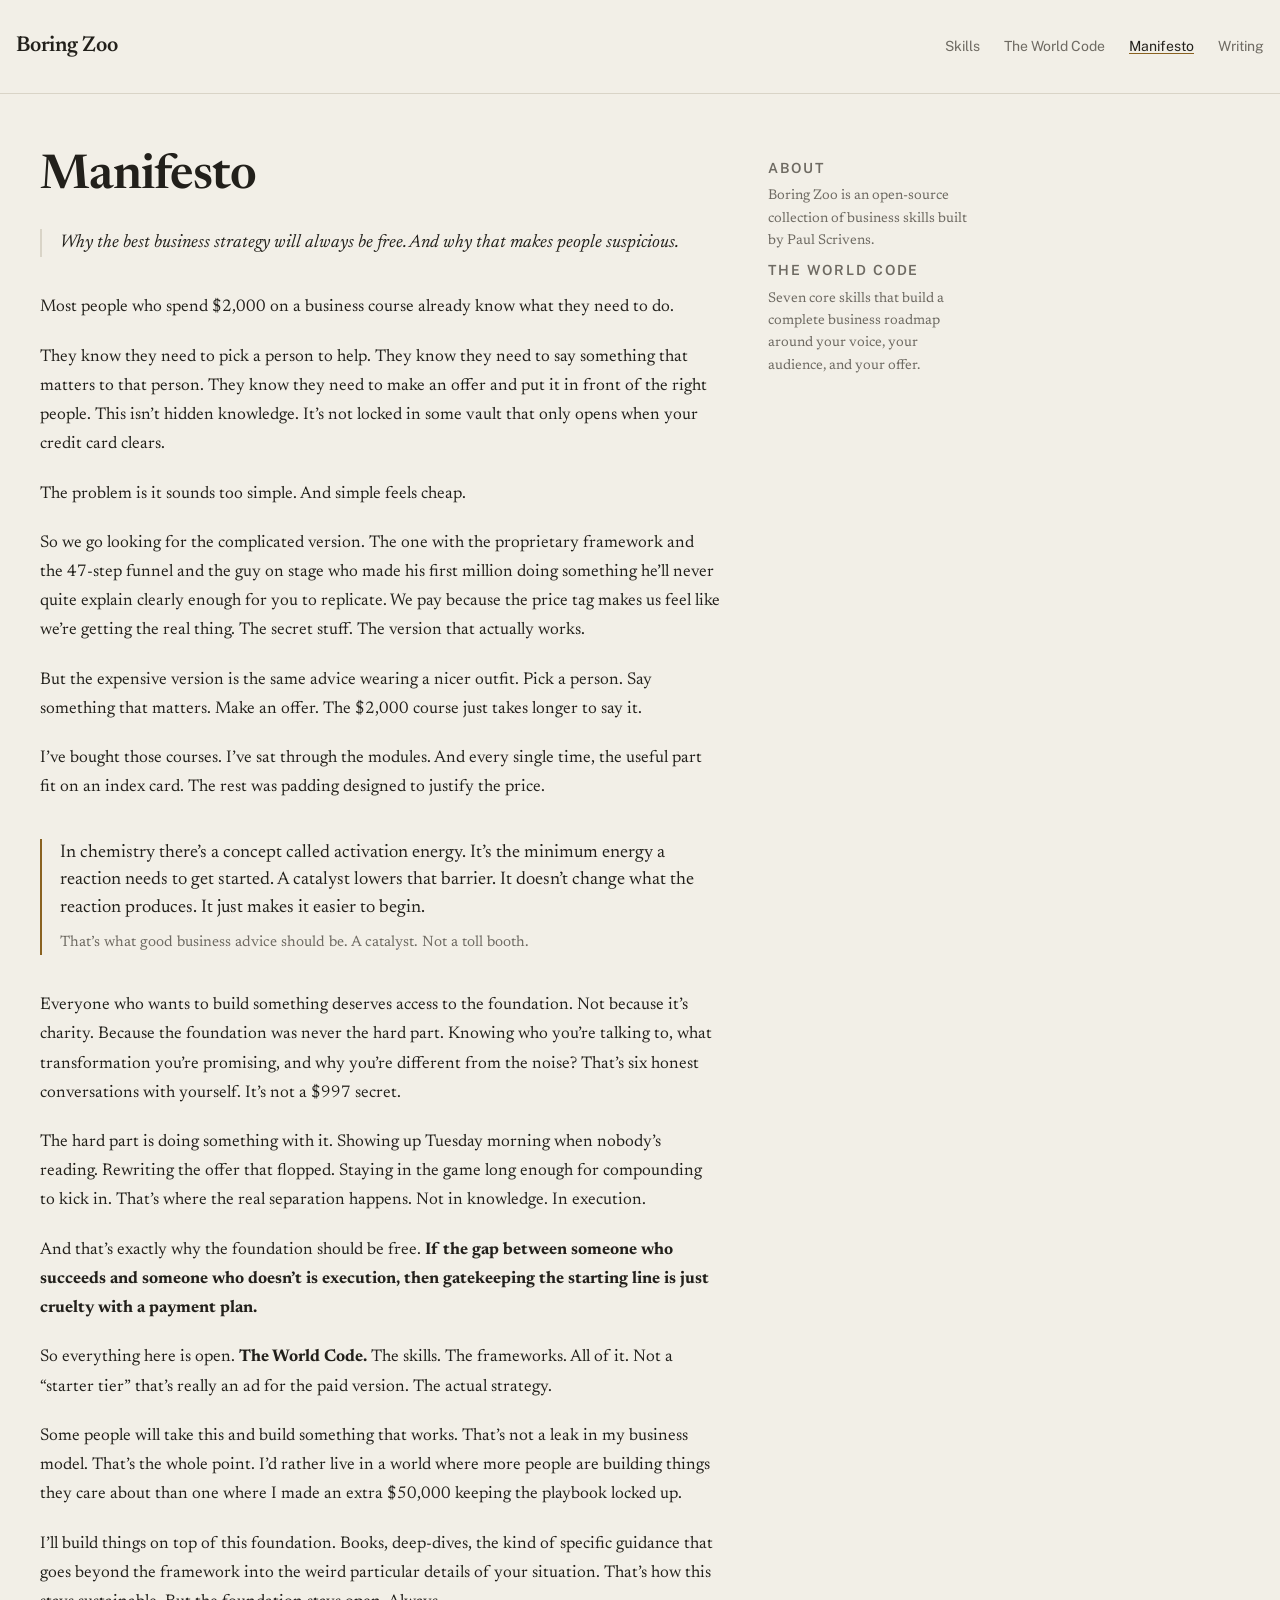
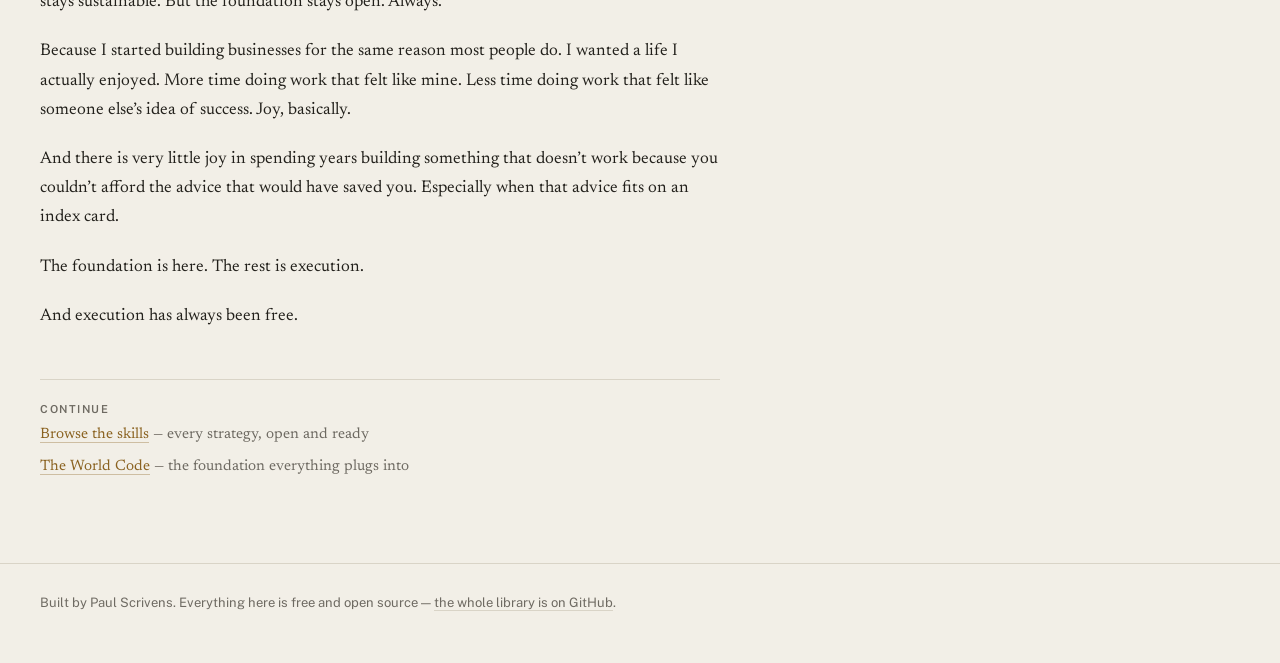
==== manifesto/index.html @ 92d6c38b "Boring Zoo: static site ported from Laravel 44 skills, 2 posts, manifesto and world-code pages. Gene" ====
<!doctype html>
<html lang="en">
<head>
<meta charset="utf-8">
<meta name="viewport" content="width=device-width,initial-scale=1">
<title>Manifesto — Boring Zoo</title>
<meta name="description" content="Why the best business strategy will always be free. And why that makes people suspicious.">
<link rel="canonical" href="https://boringzoo.com/manifesto/">
<meta property="og:type" content="website">
<meta property="og:title" content="Manifesto — Boring Zoo">
<meta property="og:description" content="Why the best business strategy will always be free. And why that makes people suspicious.">
<meta property="og:url" content="https://boringzoo.com/manifesto/">
<meta name="twitter:card" content="summary">
<meta name="theme-color" content="#F2EFE7">
<link rel="preconnect" href="https://fonts.googleapis.com">
<link rel="preconnect" href="https://fonts.gstatic.com" crossorigin>
<link rel="stylesheet" href="https://fonts.googleapis.com/css2?family=Newsreader:ital,opsz,wght@0,6..72,400..600;1,6..72,400&family=Public+Sans:wght@400;500;600&family=IBM+Plex+Mono:wght@400;500&display=swap">
<link rel="stylesheet" href="/style.css">
</head>
<body>
<a class="skip" href="#main">Skip to content</a>
<header class="site">
  <div class="wrap masthead">
    <a class="wordmark" href="/">Boring Zoo</a>
    <nav class="site" aria-label="Primary"><ul><li><a href="/">Skills</a></li><li><a href="/world-code/">The World Code</a></li><li><a href="/manifesto/" aria-current="page">Manifesto</a></li><li><a href="/writing/">Writing</a></li></ul></nav>
  </div>
</header>
<main id="main" class="wrap">
<div class="with-notes">
<h1>Manifesto</h1>
<div class="standfirst"><p>Why the best business strategy will always be free. And why that makes people suspicious.</p></div>
<div class="prose" style="margin-top:2.25rem"><p>Most people who spend $2,000 on a business course already know what they need to do.</p>
<p>They know they need to pick a person to help. They know they need to say something that matters to that person. They know they need to make an offer and put it in front of the right people. This isn’t hidden knowledge. It’s not locked in some vault that only opens when your credit card clears.</p>
<p>The problem is it sounds too simple. And simple feels cheap.</p>
<p>So we go looking for the complicated version. The one with the proprietary framework and the 47-step funnel and the guy on stage who made his first million doing something he’ll never quite explain clearly enough for you to replicate. We pay because the price tag makes us feel like we’re getting the real thing. The secret stuff. The version that actually works.</p>
<p>But the expensive version is the same advice wearing a nicer outfit. Pick a person. Say something that matters. Make an offer. The $2,000 course just takes longer to say it.</p>
<p>I’ve bought those courses. I’ve sat through the modules. And every single time, the useful part fit on an index card. The rest was padding designed to justify the price.</p>
<blockquote><p>In chemistry there’s a concept called activation energy. It’s the minimum energy a reaction needs to get started. A catalyst lowers that barrier. It doesn’t change what the reaction produces. It just makes it easier to begin.</p><p>That’s what good business advice should be. A catalyst. Not a toll booth.</p></blockquote>
<p>Everyone who wants to build something deserves access to the foundation. Not because it’s charity. Because the foundation was never the hard part. Knowing who you’re talking to, what transformation you’re promising, and why you’re different from the noise? That’s six honest conversations with yourself. It’s not a $997 secret.</p>
<p>The hard part is doing something with it. Showing up Tuesday morning when nobody’s reading. Rewriting the offer that flopped. Staying in the game long enough for compounding to kick in. That’s where the real separation happens. Not in knowledge. In execution.</p>
<p>And that’s exactly why the foundation should be free. <strong>If the gap between someone who succeeds and someone who doesn’t is execution, then gatekeeping the starting line is just cruelty with a payment plan.</strong></p>
<p>So everything here is open. <strong>The World Code.</strong> The skills. The frameworks. All of it. Not a “starter tier” that’s really an ad for the paid version. The actual strategy.</p>
<p>Some people will take this and build something that works. That’s not a leak in my business model. That’s the whole point. I’d rather live in a world where more people are building things they care about than one where I made an extra $50,000 keeping the playbook locked up.</p>
<p>I’ll build things on top of this foundation. Books, deep-dives, the kind of specific guidance that goes beyond the framework into the weird particular details of your situation. That’s how this stays sustainable. But the foundation stays open. Always.</p>
<p>Because I started building businesses for the same reason most people do. I wanted a life I actually enjoyed. More time doing work that felt like mine. Less time doing work that felt like someone else’s idea of success. Joy, basically.</p>
<p>And there is very little joy in spending years building something that doesn’t work because you couldn’t afford the advice that would have saved you. Especially when that advice fits on an index card.</p>
<p>The foundation is here. The rest is execution.</p>
<p>And execution has always been free.</p></div>
<nav class="continue"><p class="label">Continue</p><ul><li><a href="/">Browse the skills</a> <span class="say">&mdash; every strategy, open and ready</span></li><li><a href="/world-code/">The World Code</a> <span class="say">&mdash; the foundation everything plugs into</span></li></ul></nav>
<aside class="notes"><div class="inner">
<div><p class="label">About</p><p>Boring Zoo is an open-source collection of
business skills built by Paul Scrivens.</p></div>
<div><p class="label">The World Code</p><p>Seven core skills that build a complete
business roadmap around your voice, your audience, and your offer.</p></div>
</div></aside>
</div>
</main>
<footer class="site">
  <div class="wrap">
    <p>Built by Paul Scrivens. Everything here is free and open source
    &mdash; <a href="https://github.com/MrPaulScrivens/Boring-Zoo">the whole library is on GitHub</a>.</p>
  </div>
</footer>
<script>
document.querySelectorAll(".copy").forEach(function(b){
  b.addEventListener("click",function(){
    var t=b.parentElement.querySelector("code").textContent;
    navigator.clipboard.writeText(t).then(function(){
      var o=b.textContent;b.textContent="Copied";b.dataset.done="1";
      setTimeout(function(){b.textContent=o;delete b.dataset.done},1600);
    });
  });
});
</script>
</body>
</html>
---- style.css ----
*,*::before,*::after{box-sizing:border-box}
body,h1,h2,h3,p,ul,figure,blockquote{margin:0}
ul{padding:0;list-style:none}
html{-webkit-text-size-adjust:100%}

:root{
  --linen:#F2EFE7; --card:#FBFAF6; --ink:#22201B;
  --muted:#6E6A62; --rule:#D9D4C7;
  --brass:#8A6220; --brass-deep:#6B4D1E; --brass-wash:#F0E7D4;
  --measure:68ch;
  --serif:"Newsreader",Georgia,"Times New Roman",serif;
  --sans:"Public Sans",system-ui,-apple-system,sans-serif;
  --mono:"IBM Plex Mono",ui-monospace,Menlo,monospace;
}

html{background:var(--linen)}
body{
  background:var(--linen); color:var(--ink);
  font-family:var(--serif); font-size:1.0625rem;
  line-height:1.72;
  font-variant-numeric:oldstyle-nums;
  -webkit-font-smoothing:antialiased;
}

/* ---- skip link: keyboard users bypass the nav ---- */
.skip{position:absolute;left:-9999px;top:0;background:var(--card);color:var(--ink);
  padding:.6rem 1rem;border:1px solid var(--ink);z-index:50}
.skip:focus{left:.5rem;top:.5rem}

a{color:var(--brass);text-decoration:none;
  border-bottom:1px solid color-mix(in srgb,var(--brass) 35%,transparent)}
a:hover{color:var(--brass-deep);border-bottom-color:var(--brass-deep)}
:focus-visible{outline:2px solid var(--brass-deep);outline-offset:3px;border-radius:2px}

.wrap{max-width:78rem;margin:0 auto;padding:0 1.5rem}

/* ---- masthead ---- */
header.site{border-bottom:1px solid var(--rule);margin-bottom:3.5rem}
.masthead{display:flex;flex-wrap:wrap;gap:1rem 2rem;align-items:baseline;
  justify-content:space-between;padding:1.75rem 0}
.wordmark{font-family:var(--serif);font-weight:600;font-size:1.35rem;
  letter-spacing:-.01em;color:var(--ink);border:0}
.wordmark:hover{color:var(--ink)}
nav.site ul{display:flex;flex-wrap:wrap;gap:1.5rem;
  font-family:var(--sans);font-size:.875rem}
nav.site a{color:var(--muted);border:0}
nav.site a:hover,nav.site a[aria-current]{color:var(--ink)}
nav.site a[aria-current]{box-shadow:inset 0 -1px 0 var(--brass)}

/* ---- prose ---- */
.prose{max-width:var(--measure)}
.prose p+p,.prose ul+p,.prose p+ul{margin-top:1.25rem}
.prose h2{font-family:var(--serif);font-size:1.5rem;
  font-weight:600;margin:2.75rem 0 .75rem;line-height:1.3}
.prose h3{font-family:var(--serif);font-size:1.175rem;font-weight:600;
  margin:2rem 0 .5rem}
.prose ul{margin-top:1.25rem}
.prose li{padding-left:1.1rem;position:relative;margin-bottom:.5rem}
.prose li::before{content:"";position:absolute;left:0;top:.75em;
  width:.4rem;height:1px;background:var(--rule)}
.prose blockquote{margin:2.25rem 0;padding-left:1.15rem;
  border-left:2px solid var(--brass)}
.prose blockquote p{font-size:1.15rem;line-height:1.5;color:var(--ink)}
.prose blockquote p+p{margin-top:.6rem;font-size:.9375rem;line-height:1.6;
  color:var(--muted)}
.prose code{font-family:var(--mono);font-size:.875em;
  background:var(--brass-wash);padding:.1em .35em;border-radius:2px}
.prose pre{background:var(--card);border:1px solid var(--rule);
  padding:1rem;overflow-x:auto;margin:1.5rem 0}
.prose pre code{background:none;padding:0}

h1{font-family:var(--serif);font-size:clamp(2rem, 1.4rem + 2.2vw, 3rem);
  font-weight:600;line-height:1.14;letter-spacing:-.015em;
  max-width:20ch;text-wrap:balance}

.standfirst{margin:1.5rem 0 0;padding-left:1.15rem;
  border-left:2px solid var(--rule);max-width:var(--measure)}
.standfirst p{font-style:italic;font-size:1.15rem;line-height:1.55;
  color:var(--ink)}

.label{font-family:var(--sans);font-size:0.6875rem;
  font-weight:600;text-transform:uppercase;letter-spacing:.14em;
  color:var(--muted)}
.meta{font-family:var(--sans);font-size:0.8125rem;
  color:var(--muted)}

/* ---- install command ---- */
.cmd{display:flex;align-items:center;gap:.75rem;background:var(--card);
  border:1px solid var(--rule);padding:.6rem .8rem;margin-top:.6rem}
.cmd code{font-family:var(--mono);font-size:0.8125rem;
  color:var(--brass);overflow-x:auto;white-space:nowrap;flex:1;
  scrollbar-width:thin}
.copy{font-family:var(--sans);font-size:.6875rem;font-weight:600;
  text-transform:uppercase;letter-spacing:.1em;color:var(--muted);
  background:none;border:1px solid var(--rule);border-radius:2px;
  padding:.3rem .5rem;cursor:pointer;flex-shrink:0}
.copy:hover{color:var(--ink);border-color:var(--muted)}
.copy[data-done]{color:var(--brass-deep);border-color:var(--brass)}

/* ---- the specimen plaque ---- */
.shelf{display:grid;gap:0;margin-top:1.25rem}
@media(min-width:768px){.shelf{grid-template-columns:1fr 1fr;
  column-gap:2.5rem}}
.plaque{border-top:1px solid var(--rule);padding:1.05rem 0 1.35rem}
.plaque h3{font-family:var(--serif);font-size:1.125rem;font-weight:500;
  margin:0 0 .3rem}
.plaque h3 a{color:var(--ink);border:0}
.plaque h3 a:hover{color:var(--brass-deep)}
.plaque p{font-size:.9375rem;line-height:1.55;color:var(--muted);
  max-width:46ch}

section.category{margin-top:3.5rem}
section.category>.label{display:block;padding-bottom:.5rem;
  border-bottom:2px solid var(--ink);color:var(--ink)}
section.category>.label .n{color:var(--muted);font-weight:400}
/* first row of plaques sits under the section rule — no doubled hairline */
@media(min-width:768px){
  .shelf>.plaque:nth-child(-n+2){border-top:0;padding-top:1.25rem}
}
@media(max-width:767px){
  .shelf>.plaque:first-child{border-top:0;padding-top:1.25rem}
}

/* ---- hero ---- */
.hero{display:grid;gap:2.5rem;align-items:start;margin-bottom:1rem}
@media(min-width:900px){
  .hero{grid-template-columns:1fr 1fr;column-gap:2.5rem;align-items:end}
  .hero-lede{padding-bottom:.25rem}
}
.hero h1{max-width:14ch}

/* ---- callout ---- */
.callout{background:var(--brass-wash);padding:1.5rem}
.callout h2{margin-top:.4rem;font-size:1.375rem;font-family:var(--serif);
  font-weight:600}
.callout p{margin-top:.5rem}
.callout-cta{margin-top:1.1rem}
.chips{display:flex;flex-wrap:wrap;gap:.4rem;margin-top:1rem}
.chips span{font-family:var(--sans);font-size:.75rem;color:var(--ink);
  background:var(--card);border:1px solid var(--rule);
  padding:.25rem .6rem;border-radius:999px}

/* ---- margin notes (Tufte) ---- */
.with-notes{position:relative}
aside.notes{margin-top:2.5rem;padding-top:1.25rem;
  border-top:1px solid var(--rule);max-width:var(--measure)}
aside.notes>div+div{margin-top:1.5rem}
aside.notes p,aside.notes li{font-size:.875rem;line-height:1.6;
  color:var(--muted);margin-top:.4rem}
@media(min-width:1180px){
  aside.notes{position:absolute;top:0;left:calc(var(--measure) + 3rem);
    width:13rem;margin:0;padding:0;border:0}
  aside.notes>.inner{position:sticky;top:2.5rem}
}

/* ---- post list ---- */
.posts{max-width:var(--measure);margin-top:1.5rem}
.posts li{border-top:1px solid var(--rule);padding:1.15rem 0}
.posts h2{font-family:var(--serif);font-size:1.25rem;font-weight:500;
  margin:.3rem 0}
.posts h2 a{color:var(--ink);border:0}
.posts h2 a:hover{color:var(--brass-deep)}
.posts p{font-size:.9375rem;color:var(--muted);max-width:52ch}

/* ---- continue nav + footer ---- */
.continue{margin-top:3rem;padding-top:1.25rem;
  border-top:1px solid var(--rule);max-width:var(--measure)}
.continue li{padding:.2rem 0;font-size:.9375rem}
.continue li::before{display:none}
.continue .say{color:var(--muted)}

footer.site{margin-top:5rem;border-top:1px solid var(--rule);
  padding:1.75rem 0 3rem}
footer.site p{font-family:var(--sans);font-size:.8125rem;color:var(--muted)}
footer.site a{color:var(--muted);border-bottom-color:var(--rule)}
footer.site a:hover{color:var(--ink)}

main{padding-bottom:1rem}

@media(prefers-reduced-motion:reduce){
  *{animation:none!important;transition:none!important}
}
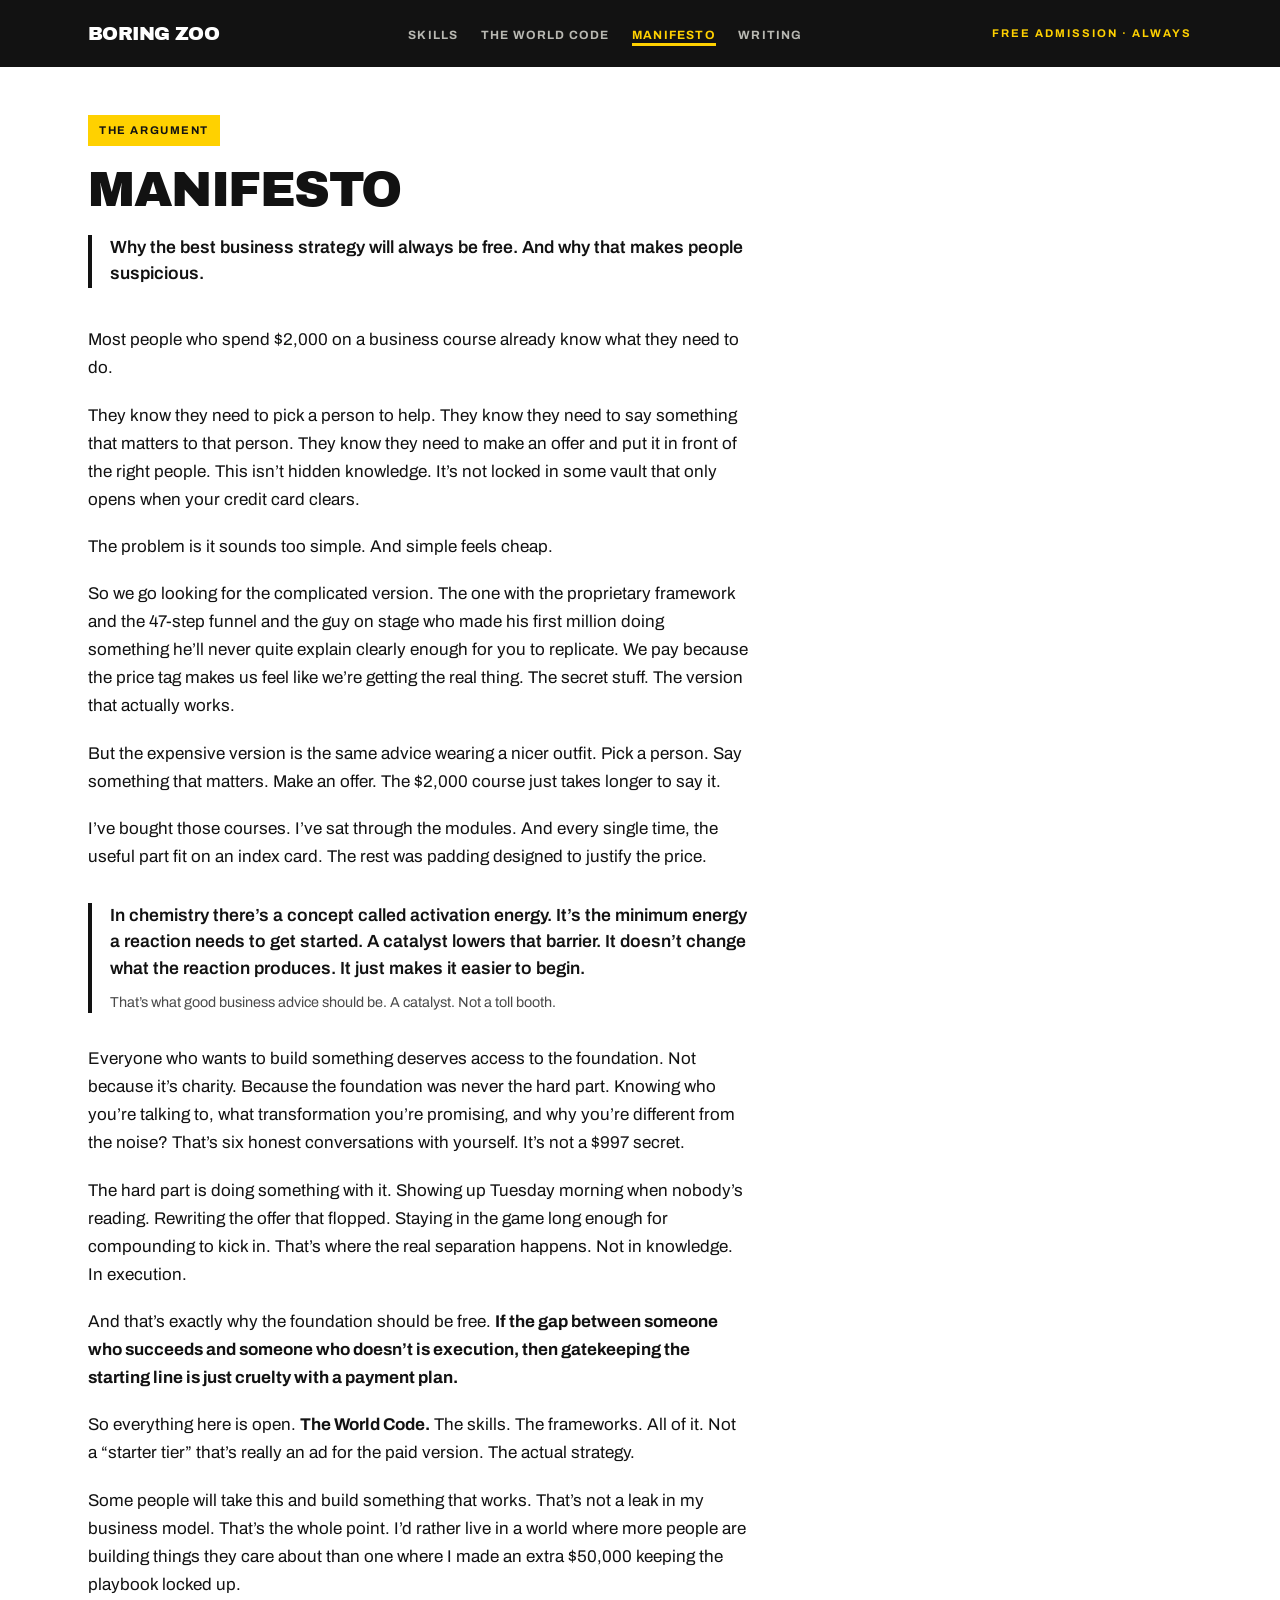
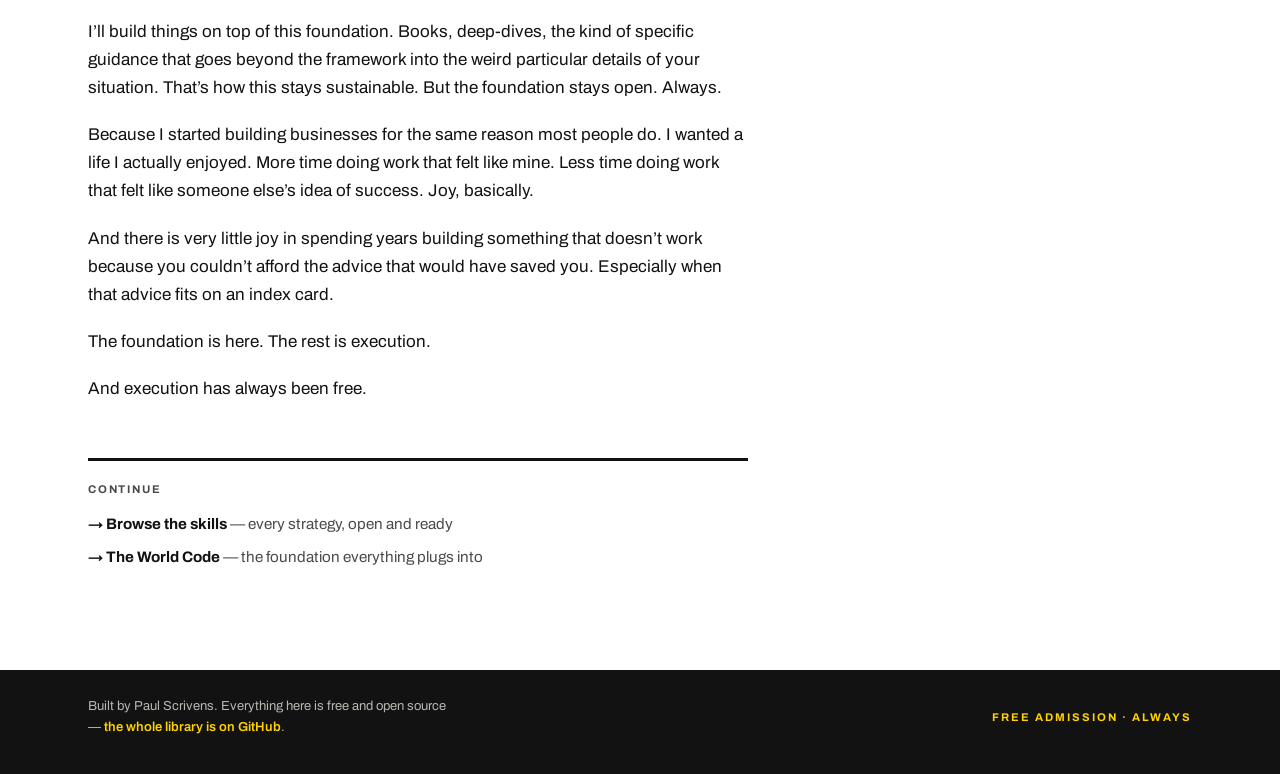
==== commit 2b82e3cd: "Redesign: v2 'Signed Park' — signage yellow, Archivo Black, pictogram menagerie Full visual rebuild " ====
--- a/manifesto/index.html
+++ b/manifesto/index.html
@@ -11,25 +11,29 @@
 <meta property="og:description" content="Why the best business strategy will always be free. And why that makes people suspicious.">
 <meta property="og:url" content="https://boringzoo.com/manifesto/">
 <meta name="twitter:card" content="summary">
-<meta name="theme-color" content="#F2EFE7">
+<meta name="theme-color" content="#FFD100">
+<link rel="icon" type="image/png" href="/favicon.png">
 <link rel="preconnect" href="https://fonts.googleapis.com">
 <link rel="preconnect" href="https://fonts.gstatic.com" crossorigin>
-<link rel="stylesheet" href="https://fonts.googleapis.com/css2?family=Newsreader:ital,opsz,wght@0,6..72,400..600;1,6..72,400&family=Public+Sans:wght@400;500;600&family=IBM+Plex+Mono:wght@400;500&display=swap">
+<link rel="stylesheet" href="https://fonts.googleapis.com/css2?family=Archivo:wght@400;500;600;700&family=Archivo+Black&family=IBM+Plex+Mono:wght@400;500&display=swap">
 <link rel="stylesheet" href="/style.css">
 </head>
 <body>
 <a class="skip" href="#main">Skip to content</a>
 <header class="site">
   <div class="wrap masthead">
-    <a class="wordmark" href="/">Boring Zoo</a>
+    <a class="wordmark" href="/">Boring&nbsp;Zoo</a>
     <nav class="site" aria-label="Primary"><ul><li><a href="/">Skills</a></li><li><a href="/world-code/">The World Code</a></li><li><a href="/manifesto/" aria-current="page">Manifesto</a></li><li><a href="/writing/">Writing</a></li></ul></nav>
+    <span class="admission">Free admission · always</span>
   </div>
 </header>
-<main id="main" class="wrap">
-<div class="with-notes">
+<main id="main">
+<div class="wrap"><div class="page-head">
+<span class="chip">The argument</span>
 <h1>Manifesto</h1>
 <div class="standfirst"><p>Why the best business strategy will always be free. And why that makes people suspicious.</p></div>
-<div class="prose" style="margin-top:2.25rem"><p>Most people who spend $2,000 on a business course already know what they need to do.</p>
+</div>
+<div class="prose"><p>Most people who spend $2,000 on a business course already know what they need to do.</p>
 <p>They know they need to pick a person to help. They know they need to say something that matters to that person. They know they need to make an offer and put it in front of the right people. This isn’t hidden knowledge. It’s not locked in some vault that only opens when your credit card clears.</p>
 <p>The problem is it sounds too simple. And simple feels cheap.</p>
 <p>So we go looking for the complicated version. The one with the proprietary framework and the 47-step funnel and the guy on stage who made his first million doing something he’ll never quite explain clearly enough for you to replicate. We pay because the price tag makes us feel like we’re getting the real thing. The secret stuff. The version that actually works.</p>
@@ -46,25 +50,20 @@
 <p>And there is very little joy in spending years building something that doesn’t work because you couldn’t afford the advice that would have saved you. Especially when that advice fits on an index card.</p>
 <p>The foundation is here. The rest is execution.</p>
 <p>And execution has always been free.</p></div>
-<nav class="continue"><p class="label">Continue</p><ul><li><a href="/">Browse the skills</a> <span class="say">&mdash; every strategy, open and ready</span></li><li><a href="/world-code/">The World Code</a> <span class="say">&mdash; the foundation everything plugs into</span></li></ul></nav>
-<aside class="notes"><div class="inner">
-<div><p class="label">About</p><p>Boring Zoo is an open-source collection of
-business skills built by Paul Scrivens.</p></div>
-<div><p class="label">The World Code</p><p>Seven core skills that build a complete
-business roadmap around your voice, your audience, and your offer.</p></div>
-</div></aside>
-</div>
+<nav class="continue"><p class="label">Continue</p><ul><li><a href="/">Browse the skills</a> <span class="say">&mdash; every strategy, open and ready</span></li><li><a href="/world-code/">The World Code</a> <span class="say">&mdash; the foundation everything plugs into</span></li></ul></nav></div>
 </main>
 <footer class="site">
   <div class="wrap">
     <p>Built by Paul Scrivens. Everything here is free and open source
     &mdash; <a href="https://github.com/MrPaulScrivens/Boring-Zoo">the whole library is on GitHub</a>.</p>
+    <span class="admission">Free admission · always</span>
   </div>
 </footer>
 <script>
 document.querySelectorAll(".copy").forEach(function(b){
   b.addEventListener("click",function(){
-    var t=b.parentElement.querySelector("code").textContent;
+    // data-copy holds the full command when the box displays a short form
+    var t=b.dataset.copy||b.parentElement.querySelector("code").textContent;
     navigator.clipboard.writeText(t).then(function(){
       var o=b.textContent;b.textContent="Copied";b.dataset.done="1";
       setTimeout(function(){b.textContent=o;delete b.dataset.done},1600);
--- a/style.css
+++ b/style.css
@@ -4,176 +4,194 @@
 html{-webkit-text-size-adjust:100%}
 
 :root{
-  --linen:#F2EFE7; --card:#FBFAF6; --ink:#22201B;
-  --muted:#6E6A62; --rule:#D9D4C7;
-  --brass:#8A6220; --brass-deep:#6B4D1E; --brass-wash:#F0E7D4;
-  --measure:68ch;
-  --serif:"Newsreader",Georgia,"Times New Roman",serif;
-  --sans:"Public Sans",system-ui,-apple-system,sans-serif;
+  --y:#FFD100; --ink:#121212; --grey:#4A4A4A; --hair:#E3E3DE;
+  --measure:66ch;
+  --sans:"Archivo",system-ui,"Helvetica Neue",Arial,sans-serif;
+  --black:"Archivo Black",var(--sans);
   --mono:"IBM Plex Mono",ui-monospace,Menlo,monospace;
 }
 
-html{background:var(--linen)}
+html{background:var(--ink)}
 body{
-  background:var(--linen); color:var(--ink);
-  font-family:var(--serif); font-size:1.0625rem;
-  line-height:1.72;
-  font-variant-numeric:oldstyle-nums;
+  background:#fff; color:var(--ink);
+  font-family:var(--sans); font-size:1.0625rem;
+  line-height:1.65;
   -webkit-font-smoothing:antialiased;
 }
 
-/* ---- skip link: keyboard users bypass the nav ---- */
-.skip{position:absolute;left:-9999px;top:0;background:var(--card);color:var(--ink);
-  padding:.6rem 1rem;border:1px solid var(--ink);z-index:50}
+/* Display voice: Archivo Black, caps, tight. Small sizes relax to 0 —
+   negative tracking below ~1rem starts to clot. */
+h1,h2.display,.wordmark,.sign h3,.num{font-family:var(--black);
+  font-weight:400;text-transform:uppercase;letter-spacing:-.03em}
+
+a{color:inherit;text-decoration:none}
+:focus-visible{outline:3px solid currentColor;outline-offset:3px}
+
+.wrap{max-width:72rem;margin:0 auto;padding:0 1.5rem}
+
+/* ---- skip link ---- */
+.skip{position:absolute;left:-9999px;top:0;background:var(--ink);color:var(--y);
+  padding:.6rem 1rem;z-index:50;font-weight:600}
 .skip:focus{left:.5rem;top:.5rem}
 
-a{color:var(--brass);text-decoration:none;
-  border-bottom:1px solid color-mix(in srgb,var(--brass) 35%,transparent)}
-a:hover{color:var(--brass-deep);border-bottom-color:var(--brass-deep)}
-:focus-visible{outline:2px solid var(--brass-deep);outline-offset:3px;border-radius:2px}
-
-.wrap{max-width:78rem;margin:0 auto;padding:0 1.5rem}
-
-/* ---- masthead ---- */
-header.site{border-bottom:1px solid var(--rule);margin-bottom:3.5rem}
-.masthead{display:flex;flex-wrap:wrap;gap:1rem 2rem;align-items:baseline;
-  justify-content:space-between;padding:1.75rem 0}
-.wordmark{font-family:var(--serif);font-weight:600;font-size:1.35rem;
-  letter-spacing:-.01em;color:var(--ink);border:0}
-.wordmark:hover{color:var(--ink)}
-nav.site ul{display:flex;flex-wrap:wrap;gap:1.5rem;
-  font-family:var(--sans);font-size:.875rem}
-nav.site a{color:var(--muted);border:0}
-nav.site a:hover,nav.site a[aria-current]{color:var(--ink)}
-nav.site a[aria-current]{box-shadow:inset 0 -1px 0 var(--brass)}
+/* ---- masthead (ink band) ---- */
+header.site{background:var(--ink);color:#fff}
+.masthead{display:flex;flex-wrap:wrap;gap:.75rem 2rem;align-items:center;
+  justify-content:space-between;padding:1.1rem 1.5rem}
+.wordmark{font-size:1.2rem;color:#fff}
+.wordmark:hover{color:var(--y)}
+nav.site ul{display:flex;flex-wrap:wrap;gap:.4rem 1.4rem;align-items:center}
+nav.site a{font-size:.75rem;font-weight:700;text-transform:uppercase;
+  letter-spacing:.1em;color:#B8B8B2;padding:.3rem 0}
+nav.site a:hover{color:#fff}
+nav.site a[aria-current]{color:var(--y);box-shadow:inset 0 -3px 0 var(--y)}
+.admission{font-size:.7rem;font-weight:700;letter-spacing:.18em;
+  text-transform:uppercase;color:var(--y)}
+@media(max-width:640px){.admission{display:none}}
+
+/* ---- hero (yellow band) ---- */
+.hero{background:var(--y)}
+.hero .wrap{display:grid;gap:2rem;padding-top:3.2rem;padding-bottom:2.8rem}
+@media(min-width:880px){
+  .hero .wrap{grid-template-columns:1fr auto;align-items:end;column-gap:4rem}
+}
+.hero h1{font-size:clamp(2.2rem, 1.4rem + 3.4vw, 4rem);line-height:.98;
+  max-width:15ch}
+.hero .lede{font-weight:600;margin-top:1.2rem;max-width:46ch}
+.hero .aside-sign{text-align:center}
+.hero .aside-sign p{font-size:.75rem;font-weight:700;letter-spacing:.1em;
+  text-transform:uppercase;margin-top:.9rem;max-width:24ch}
+.hero .cmd{margin-top:1.4rem;max-width:34rem}
+
+/* ---- trail strip (ink band, sticky wayfinding) ---- */
+nav.trails{background:var(--ink);position:sticky;top:0;z-index:40}
+nav.trails ul{display:flex;overflow-x:auto;scrollbar-width:none}
+nav.trails ul::-webkit-scrollbar{display:none}
+nav.trails a{display:flex;gap:.55rem;align-items:baseline;white-space:nowrap;
+  color:#fff;font-weight:700;font-size:.76rem;letter-spacing:.09em;
+  text-transform:uppercase;padding:.85rem 1.25rem;border-right:1px solid #333}
+nav.trails a em{font-style:normal;font-family:var(--black);color:var(--y)}
+nav.trails a:hover{background:var(--y);color:var(--ink)}
+nav.trails a:hover em{color:var(--ink)}
+
+/* ---- enclosures (white shelf) ---- */
+section.enclosure{scroll-margin-top:3.4rem;margin-top:3.6rem}
+section.enclosure:first-of-type{margin-top:2.8rem}
+.enc-head{display:flex;gap:1.4rem;align-items:center;
+  border-top:3px solid var(--ink);padding-top:1.3rem}
+/* pictogram tiles: ink animal on yellow square, framed like an exhibit sign */
+.pict-tile{flex-shrink:0;display:block;border:3px solid var(--ink);
+  image-rendering:auto}
+.hero .bartleby{display:block;margin:0 auto;max-width:100%;height:auto}
+.enc-head .label{font-size:.7rem;font-weight:700;letter-spacing:.16em;
+  text-transform:uppercase;color:var(--grey)}
+.enc-head h2{font-family:var(--black);font-weight:400;text-transform:uppercase;
+  letter-spacing:-.02em;font-size:1.4rem;margin-top:.15rem}
+.enc-head .says{font-size:.86rem;color:var(--grey);margin-top:.2rem}
+
+.shelf{display:grid;gap:1.5rem;margin-top:1.5rem}
+@media(min-width:768px){
+  .shelf{grid-template-columns:repeat(2,minmax(0,1fr));align-items:stretch}
+}
+
+/* ---- the exhibit sign ---- */
+.sign{border:3px solid var(--ink);background:#fff;
+  display:grid;grid-template-rows:auto 1fr auto;
+  grid-template-columns:minmax(0,1fr);min-width:0}
+.sign .top{display:flex;gap:1rem;align-items:center;padding:.85rem 1.1rem .45rem}
+.num{font-size:1.9rem;line-height:1}
+.sign h3{font-size:1.02rem;letter-spacing:-.01em;line-height:1.25}
+.sign h3 a:hover{box-shadow:inset 0 -3px 0 var(--y)}
+.sign p{padding:0 1.1rem .95rem;font-size:.875rem;line-height:1.5;
+  color:var(--grey)}
+/* command bar: the takeable thing. Yellow lives only on ink. */
+.cmd{display:flex;align-items:center;gap:.75rem;background:var(--ink);
+  padding:.65rem 1rem;width:100%;transition:background .12s}
+.cmd code{font-family:var(--mono);font-size:0.8125rem;
+  color:var(--y);overflow-x:auto;white-space:nowrap;flex:1;min-width:0;
+  scrollbar-width:thin;transition:color .12s}
+.copy{font-family:var(--sans);font-size:.66rem;font-weight:700;
+  text-transform:uppercase;letter-spacing:.12em;color:var(--y);
+  background:none;border:1px solid #4a4a4a;padding:.32rem .55rem;
+  cursor:pointer;flex-shrink:0;transition:color .12s,border-color .12s}
+/* the signage flip: ink and yellow trade places; nothing moves */
+.sign:hover .cmd,.cmd:hover{background:var(--y)}
+.sign:hover .cmd code,.cmd:hover code{color:var(--ink)}
+.sign:hover .copy,.cmd:hover .copy{color:var(--ink);border-color:var(--ink)}
+.copy[data-done]{background:var(--ink);color:var(--y);border-color:var(--y)}
+.sign:hover .copy[data-done]{background:var(--ink);color:var(--y)}
+
+.shelf-note{margin-top:1.6rem;font-size:.875rem;color:var(--grey);
+  max-width:var(--measure)}
+.shelf-note code{font-family:var(--mono);font-size:.8125rem;white-space:nowrap}
+
+/* ---- interior pages ---- */
+.page-head{padding-top:3rem}
+.chip{display:inline-block;background:var(--y);font-weight:700;
+  font-size:.7rem;letter-spacing:.14em;text-transform:uppercase;
+  padding:.4rem .7rem}
+.page-head h1{font-size:clamp(1.9rem,1.3rem + 2.6vw,3.1rem);line-height:1.02;
+  margin-top:1.1rem;max-width:18ch}
+.standfirst{margin-top:1.3rem;border-left:4px solid var(--ink);
+  padding-left:1.1rem;max-width:var(--measure)}
+.standfirst p{font-weight:600;font-size:1.1rem;line-height:1.5}
 
 /* ---- prose ---- */
-.prose{max-width:var(--measure)}
-.prose p+p,.prose ul+p,.prose p+ul{margin-top:1.25rem}
-.prose h2{font-family:var(--serif);font-size:1.5rem;
-  font-weight:600;margin:2.75rem 0 .75rem;line-height:1.3}
-.prose h3{font-family:var(--serif);font-size:1.175rem;font-weight:600;
-  margin:2rem 0 .5rem}
-.prose ul{margin-top:1.25rem}
-.prose li{padding-left:1.1rem;position:relative;margin-bottom:.5rem}
-.prose li::before{content:"";position:absolute;left:0;top:.75em;
-  width:.4rem;height:1px;background:var(--rule)}
-.prose blockquote{margin:2.25rem 0;padding-left:1.15rem;
-  border-left:2px solid var(--brass)}
-.prose blockquote p{font-size:1.15rem;line-height:1.5;color:var(--ink)}
-.prose blockquote p+p{margin-top:.6rem;font-size:.9375rem;line-height:1.6;
-  color:var(--muted)}
-.prose code{font-family:var(--mono);font-size:.875em;
-  background:var(--brass-wash);padding:.1em .35em;border-radius:2px}
-.prose pre{background:var(--card);border:1px solid var(--rule);
-  padding:1rem;overflow-x:auto;margin:1.5rem 0}
-.prose pre code{background:none;padding:0}
-
-h1{font-family:var(--serif);font-size:clamp(2rem, 1.4rem + 2.2vw, 3rem);
-  font-weight:600;line-height:1.14;letter-spacing:-.015em;
-  max-width:20ch;text-wrap:balance}
-
-.standfirst{margin:1.5rem 0 0;padding-left:1.15rem;
-  border-left:2px solid var(--rule);max-width:var(--measure)}
-.standfirst p{font-style:italic;font-size:1.15rem;line-height:1.55;
-  color:var(--ink)}
-
-.label{font-family:var(--sans);font-size:0.6875rem;
-  font-weight:600;text-transform:uppercase;letter-spacing:.14em;
-  color:var(--muted)}
-.meta{font-family:var(--sans);font-size:0.8125rem;
-  color:var(--muted)}
-
-/* ---- install command ---- */
-.cmd{display:flex;align-items:center;gap:.75rem;background:var(--card);
-  border:1px solid var(--rule);padding:.6rem .8rem;margin-top:.6rem}
-.cmd code{font-family:var(--mono);font-size:0.8125rem;
-  color:var(--brass);overflow-x:auto;white-space:nowrap;flex:1;
-  scrollbar-width:thin}
-.copy{font-family:var(--sans);font-size:.6875rem;font-weight:600;
-  text-transform:uppercase;letter-spacing:.1em;color:var(--muted);
-  background:none;border:1px solid var(--rule);border-radius:2px;
-  padding:.3rem .5rem;cursor:pointer;flex-shrink:0}
-.copy:hover{color:var(--ink);border-color:var(--muted)}
-.copy[data-done]{color:var(--brass-deep);border-color:var(--brass)}
-
-/* ---- the specimen plaque ---- */
-.shelf{display:grid;gap:0;margin-top:1.25rem}
-@media(min-width:768px){.shelf{grid-template-columns:1fr 1fr;
-  column-gap:2.5rem}}
-.plaque{border-top:1px solid var(--rule);padding:1.05rem 0 1.35rem}
-.plaque h3{font-family:var(--serif);font-size:1.125rem;font-weight:500;
-  margin:0 0 .3rem}
-.plaque h3 a{color:var(--ink);border:0}
-.plaque h3 a:hover{color:var(--brass-deep)}
-.plaque p{font-size:.9375rem;line-height:1.55;color:var(--muted);
-  max-width:46ch}
-
-section.category{margin-top:3.5rem}
-section.category>.label{display:block;padding-bottom:.5rem;
-  border-bottom:2px solid var(--ink);color:var(--ink)}
-section.category>.label .n{color:var(--muted);font-weight:400}
-/* first row of plaques sits under the section rule — no doubled hairline */
-@media(min-width:768px){
-  .shelf>.plaque:nth-child(-n+2){border-top:0;padding-top:1.25rem}
-}
-@media(max-width:767px){
-  .shelf>.plaque:first-child{border-top:0;padding-top:1.25rem}
-}
-
-/* ---- hero ---- */
-.hero{display:grid;gap:2.5rem;align-items:start;margin-bottom:1rem}
-@media(min-width:900px){
-  .hero{grid-template-columns:1fr 1fr;column-gap:2.5rem;align-items:end}
-  .hero-lede{padding-bottom:.25rem}
-}
-.hero h1{max-width:14ch}
-
-/* ---- callout ---- */
-.callout{background:var(--brass-wash);padding:1.5rem}
-.callout h2{margin-top:.4rem;font-size:1.375rem;font-family:var(--serif);
-  font-weight:600}
-.callout p{margin-top:.5rem}
-.callout-cta{margin-top:1.1rem}
-.chips{display:flex;flex-wrap:wrap;gap:.4rem;margin-top:1rem}
-.chips span{font-family:var(--sans);font-size:.75rem;color:var(--ink);
-  background:var(--card);border:1px solid var(--rule);
-  padding:.25rem .6rem;border-radius:999px}
-
-/* ---- margin notes (Tufte) ---- */
-.with-notes{position:relative}
-aside.notes{margin-top:2.5rem;padding-top:1.25rem;
-  border-top:1px solid var(--rule);max-width:var(--measure)}
-aside.notes>div+div{margin-top:1.5rem}
-aside.notes p,aside.notes li{font-size:.875rem;line-height:1.6;
-  color:var(--muted);margin-top:.4rem}
-@media(min-width:1180px){
-  aside.notes{position:absolute;top:0;left:calc(var(--measure) + 3rem);
-    width:13rem;margin:0;padding:0;border:0}
-  aside.notes>.inner{position:sticky;top:2.5rem}
-}
+.prose{max-width:var(--measure);margin-top:2.4rem}
+.prose p+p,.prose ul+p,.prose p+ul{margin-top:1.2rem}
+.prose h2{font-family:var(--black);font-weight:400;text-transform:uppercase;
+  letter-spacing:-.02em;font-size:1.3rem;margin:2.6rem 0 .8rem;line-height:1.2}
+.prose h3{font-weight:700;font-size:1.05rem;margin:2rem 0 .5rem}
+.prose a{box-shadow:inset 0 -3px 0 var(--y);font-weight:600}
+.prose a:hover{box-shadow:inset 0 -3px 0 var(--ink)}
+.prose ul{margin-top:1.2rem}
+.prose li{padding-left:1.4rem;position:relative;margin-bottom:.5rem}
+.prose li::before{content:"→";position:absolute;left:0;font-weight:700}
+.prose blockquote{margin:2rem 0;border-left:4px solid var(--ink);
+  padding-left:1.1rem}
+.prose blockquote p{font-weight:600;font-size:1.1rem;line-height:1.5}
+.prose blockquote p+p{margin-top:.6rem;font-weight:400;font-size:.9rem;
+  color:var(--grey)}
+.prose code{font-family:var(--mono);font-size:.85em;background:var(--hair);
+  padding:.12em .38em}
+.prose pre{background:var(--ink);padding:1rem 1.2rem;overflow-x:auto;
+  margin:1.5rem 0}
+.prose pre code{background:none;padding:0;color:var(--y)}
 
 /* ---- post list ---- */
-.posts{max-width:var(--measure);margin-top:1.5rem}
-.posts li{border-top:1px solid var(--rule);padding:1.15rem 0}
-.posts h2{font-family:var(--serif);font-size:1.25rem;font-weight:500;
-  margin:.3rem 0}
-.posts h2 a{color:var(--ink);border:0}
-.posts h2 a:hover{color:var(--brass-deep)}
-.posts p{font-size:.9375rem;color:var(--muted);max-width:52ch}
-
-/* ---- continue nav + footer ---- */
-.continue{margin-top:3rem;padding-top:1.25rem;
-  border-top:1px solid var(--rule);max-width:var(--measure)}
-.continue li{padding:.2rem 0;font-size:.9375rem}
-.continue li::before{display:none}
-.continue .say{color:var(--muted)}
-
-footer.site{margin-top:5rem;border-top:1px solid var(--rule);
-  padding:1.75rem 0 3rem}
-footer.site p{font-family:var(--sans);font-size:.8125rem;color:var(--muted)}
-footer.site a{color:var(--muted);border-bottom-color:var(--rule)}
-footer.site a:hover{color:var(--ink)}
+.posts{max-width:var(--measure);margin-top:2rem}
+.posts li{border-top:3px solid var(--ink);padding:1.2rem 0 1.5rem}
+.posts .label{font-size:.7rem;font-weight:700;letter-spacing:.14em;
+  text-transform:uppercase;color:var(--grey)}
+.posts h2{font-family:var(--black);font-weight:400;text-transform:uppercase;
+  letter-spacing:-.02em;font-size:1.25rem;margin:.4rem 0;line-height:1.15}
+.posts h2 a:hover{box-shadow:inset 0 -4px 0 var(--y)}
+.posts p{font-size:.9rem;color:var(--grey);max-width:54ch}
+.posts .go{display:inline-block;margin-top:.5rem;font-weight:700;
+  font-size:.78rem;letter-spacing:.1em;text-transform:uppercase}
+.posts .go:hover{box-shadow:inset 0 -3px 0 var(--y)}
+
+/* ---- continue nav ---- */
+.continue{margin-top:3.4rem;border-top:3px solid var(--ink);
+  padding-top:1.2rem;max-width:var(--measure)}
+.continue .label{font-size:.7rem;font-weight:700;letter-spacing:.16em;
+  text-transform:uppercase;color:var(--grey)}
+.continue ul{margin-top:.6rem}
+.continue li{padding:.25rem 0;font-size:.95rem}
+.continue li a{font-weight:700}
+.continue li a:hover{box-shadow:inset 0 -3px 0 var(--y)}
+.continue li::before{content:"→ ";font-weight:700}
+.continue .say{color:var(--grey)}
+
+/* ---- footer (ink band) ---- */
+footer.site{background:var(--ink);color:#B8B8B2;margin-top:5rem}
+footer.site .wrap{display:flex;flex-wrap:wrap;gap:1rem 2.5rem;
+  justify-content:space-between;align-items:center;
+  padding-top:1.6rem;padding-bottom:2.2rem}
+footer.site p{font-size:.8125rem;max-width:52ch}
+footer.site a{color:var(--y);font-weight:600}
+footer.site a:hover{color:#fff}
+footer.site .admission{display:block}
 
 main{padding-bottom:1rem}
 
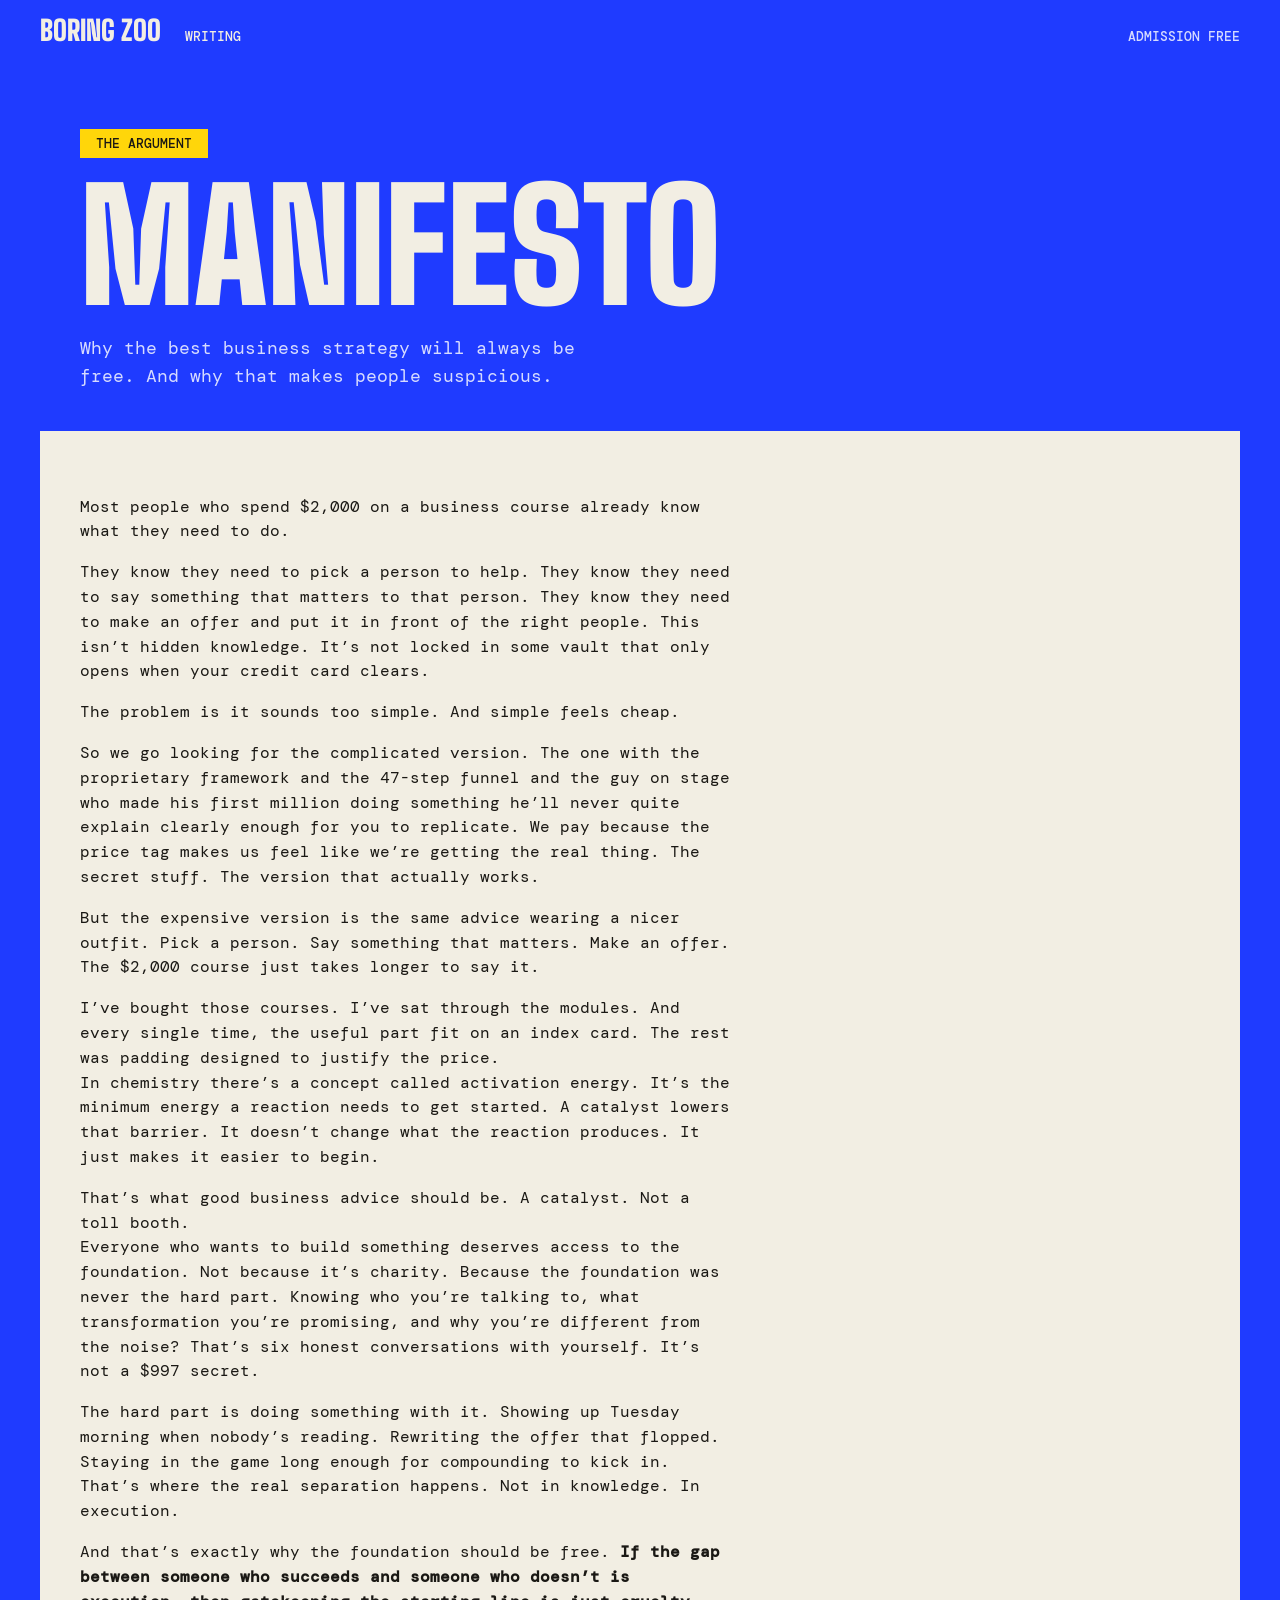
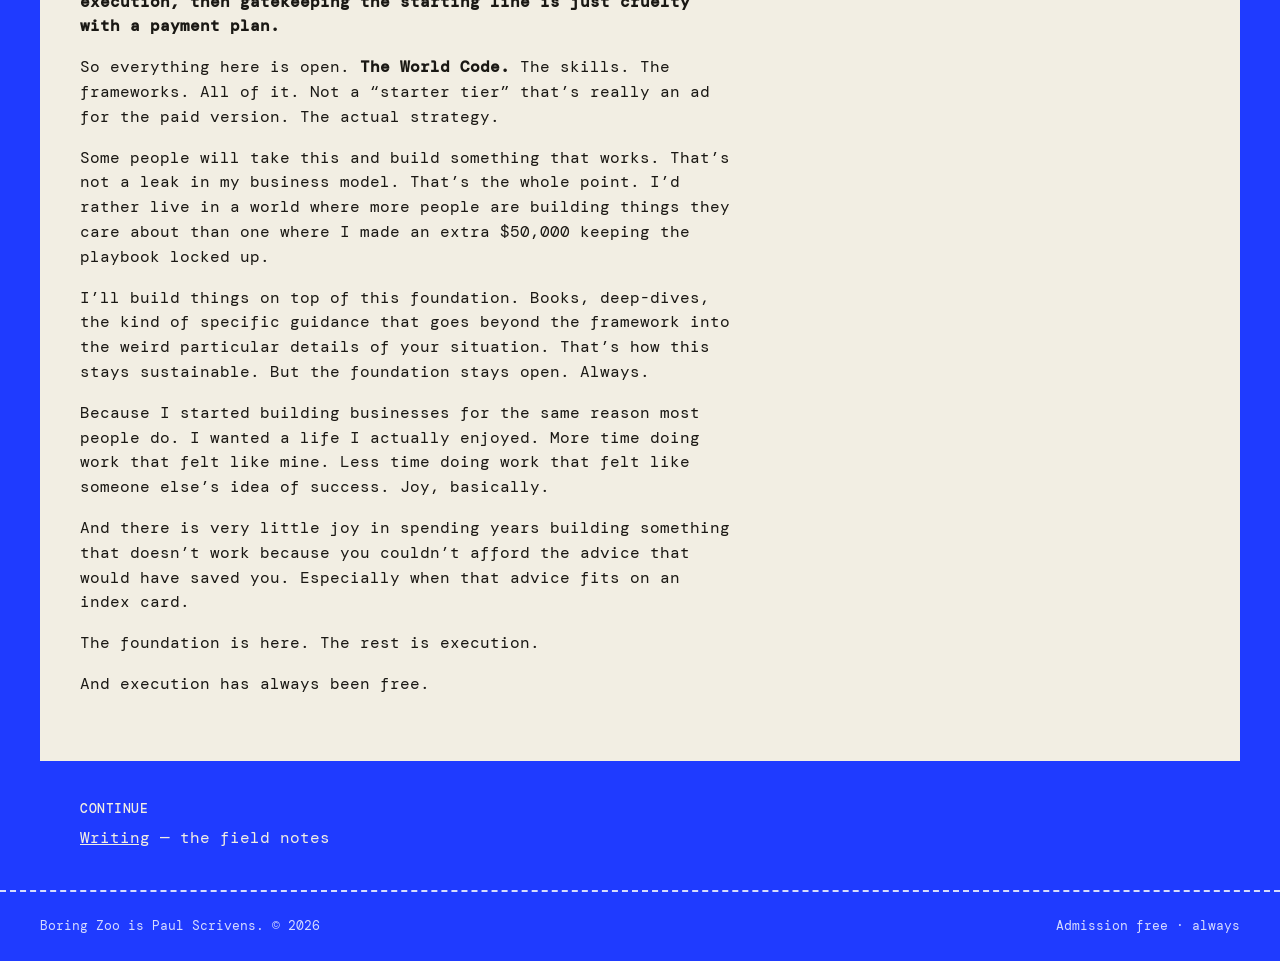
==== commit 8933ca27: "Changes from Happy Studio, Nov 8, 11:52 AM" ====
--- a/manifesto/index.html
+++ b/manifesto/index.html
@@ -11,20 +11,19 @@
 <meta property="og:description" content="Why the best business strategy will always be free. And why that makes people suspicious.">
 <meta property="og:url" content="https://boringzoo.com/manifesto/">
 <meta name="twitter:card" content="summary">
-<meta name="theme-color" content="#FFD100">
+<meta name="theme-color" content="#1F3BFF">
 <link rel="icon" type="image/png" href="/favicon.png">
 <link rel="preconnect" href="https://fonts.googleapis.com">
 <link rel="preconnect" href="https://fonts.gstatic.com" crossorigin>
-<link rel="stylesheet" href="https://fonts.googleapis.com/css2?family=Archivo:wght@400;500;600;700&family=Archivo+Black&family=IBM+Plex+Mono:wght@400;500&display=swap">
 <link rel="stylesheet" href="/style.css">
 </head>
 <body>
 <a class="skip" href="#main">Skip to content</a>
 <header class="site">
-  <div class="wrap masthead">
-    <a class="wordmark" href="/">Boring&nbsp;Zoo</a>
-    <nav class="site" aria-label="Primary"><ul><li><a href="/">Skills</a></li><li><a href="/world-code/">The World Code</a></li><li><a href="/manifesto/" aria-current="page">Manifesto</a></li><li><a href="/writing/">Writing</a></li></ul></nav>
-    <span class="admission">Free admission · always</span>
+  <div class="masthead">
+    <a class="wordmark" href="/">Boring Zoo</a>
+    <nav class="site" aria-label="Primary"><ul><li><a href="/writing/">Writing</a></li></ul></nav>
+    <span class="admission">Admission free</span>
   </div>
 </header>
 <main id="main">
@@ -50,26 +49,13 @@
 <p>And there is very little joy in spending years building something that doesn’t work because you couldn’t afford the advice that would have saved you. Especially when that advice fits on an index card.</p>
 <p>The foundation is here. The rest is execution.</p>
 <p>And execution has always been free.</p></div>
-<nav class="continue"><p class="label">Continue</p><ul><li><a href="/">Browse the skills</a> <span class="say">&mdash; every strategy, open and ready</span></li><li><a href="/world-code/">The World Code</a> <span class="say">&mdash; the foundation everything plugs into</span></li></ul></nav></div>
+<nav class="continue"><p class="label">Continue</p><ul><li><a href="/writing/">Writing</a> <span class="say">&mdash; the field notes</span></li></ul></nav></div>
 </main>
 <footer class="site">
   <div class="wrap">
-    <p>Built by Paul Scrivens. Everything here is free and open source
-    &mdash; <a href="https://github.com/MrPaulScrivens/Boring-Zoo">the whole library is on GitHub</a>.</p>
-    <span class="admission">Free admission · always</span>
+    <p>Boring Zoo is Paul Scrivens. © 2026</p>
+    <p>Admission free · always</p>
   </div>
 </footer>
-<script>
-document.querySelectorAll(".copy").forEach(function(b){
-  b.addEventListener("click",function(){
-    // data-copy holds the full command when the box displays a short form
-    var t=b.dataset.copy||b.parentElement.querySelector("code").textContent;
-    navigator.clipboard.writeText(t).then(function(){
-      var o=b.textContent;b.textContent="Copied";b.dataset.done="1";
-      setTimeout(function(){b.textContent=o;delete b.dataset.done},1600);
-    });
-  });
-});
-</script>
 </body>
 </html>
--- a/style.css
+++ b/style.css
@@ -1,200 +1,102 @@
-*,*::before,*::after{box-sizing:border-box}
-body,h1,h2,h3,p,ul,figure,blockquote{margin:0}
-ul{padding:0;list-style:none}
-html{-webkit-text-size-adjust:100%}
+/* Boring Zoo, V3. Every value comes from paths/v3/brand/tokens.yaml. */
+@import url("https://fonts.googleapis.com/css2?family=Big+Shoulders+Display:wght@800;900&family=DM+Mono:wght@400;500&display=swap");
 
-:root{
-  --y:#FFD100; --ink:#121212; --grey:#4A4A4A; --hair:#E3E3DE;
-  --measure:66ch;
-  --sans:"Archivo",system-ui,"Helvetica Neue",Arial,sans-serif;
-  --black:"Archivo Black",var(--sans);
-  --mono:"IBM Plex Mono",ui-monospace,Menlo,monospace;
+:root {
+  --field: #1F3BFF;
+  --on-field: #F2EEE3;
+  --mute-field: #D6DBFF;
+  --light: #F2EEE3;
+  --on-light: #1A1814;
+  --mute-light: #6B6558;
+  --accent: #FFD60A;
+  --on-accent: #1A1814;
+
+  --display: "Big Shoulders Display", "Arial Narrow", sans-serif;
+  --body: "DM Mono", ui-monospace, monospace;
+  --label: "DM Mono", ui-monospace, monospace;
+
+  --perf: 2px dashed currentColor;
+  --radius: 0;
+
+  --s1: 4px; --s2: 8px; --s3: 16px; --s4: 24px; --s5: 40px; --s6: 64px; --s7: 96px;
 }
 
-html{background:var(--ink)}
-body{
-  background:#fff; color:var(--ink);
-  font-family:var(--sans); font-size:1.0625rem;
-  line-height:1.65;
-  -webkit-font-smoothing:antialiased;
+* { box-sizing: border-box; margin: 0; padding: 0; }
+html { -webkit-text-size-adjust: 100%; }
+body { background: var(--field); color: var(--on-field); font: 400 16px/1.55 var(--body); }
+a { color: inherit; }
+img { max-width: 100%; display: block; }
+button, input { font: inherit; color: inherit; border-radius: var(--radius); }
+:focus-visible { outline: 3px solid var(--accent); outline-offset: 3px; }
+
+.skip { position: absolute; left: var(--s3); top: -100px; background: var(--accent); color: var(--on-accent); padding: var(--s2) var(--s3); z-index: 10; }
+.skip:focus { top: var(--s3); }
+
+.label, .lab { font: 500 13px/1.3 var(--label); text-transform: uppercase; letter-spacing: .04em; }
+
+/* ── Header and footer ──────────────────────────────────────────────────── */
+header.site { padding: var(--s3) var(--s4); }
+.masthead { display: flex; flex-wrap: wrap; align-items: baseline; gap: var(--s2) var(--s4); }
+.wordmark { font: 900 28px/1 var(--display); text-transform: uppercase; text-decoration: none; }
+nav.site ul { list-style: none; display: flex; gap: var(--s4); }
+nav.site a { font: 500 13px/1 var(--label); text-transform: uppercase; text-decoration: none; padding-bottom: var(--s1); }
+nav.site a[aria-current="page"] { border-bottom: 2px solid currentColor; }
+.admission { margin-left: auto; font: 500 13px/1 var(--label); text-transform: uppercase; color: var(--mute-field); }
+.wrap { max-width: 1200px; margin: 0 auto; }
+
+footer.site { border-top: var(--perf); color: var(--mute-field); padding: var(--s4); }
+footer.site .wrap { max-width: none; display: flex; flex-wrap: wrap; gap: var(--s3) var(--s5); justify-content: space-between; font-size: 13px; }
+
+/* ── The ticket (homepage) ──────────────────────────────────────────────── */
+.ticket { display: grid; min-height: calc(100svh - 64px); }
+.ticket .face { padding: var(--s5) var(--s4) var(--s6); display: flex; flex-direction: column; justify-content: end; gap: var(--s4); }
+.ticket h1 { font: 900 clamp(72px, 19vw, 240px)/.82 var(--display); text-transform: uppercase; letter-spacing: -.01em; }
+.ticket .says { max-width: 46ch; color: var(--mute-field); font-size: 16px; }
+.ticket .says strong { color: var(--on-field); font-weight: 500; }
+
+.stubs { display: grid; background: var(--accent); color: var(--on-accent); }
+.stub { display: block; text-decoration: none; padding: var(--s4); border-top: var(--perf); }
+.stub .no { font: 500 13px/1.3 var(--label); text-transform: uppercase; }
+.stub h2 { font: 900 clamp(48px, 13vw, 88px)/.86 var(--display); text-transform: uppercase; margin: var(--s2) 0; }
+.stub p { max-width: 34ch; }
+.stub .enter { display: inline-block; align-self: start; margin-top: var(--s3); font: 500 13px/1 var(--label); text-transform: uppercase; border-bottom: 2px solid currentColor; padding-bottom: var(--s1); }
+.stub:hover .enter, .stub:focus-visible .enter { border-bottom-style: dashed; }
+
+@media (min-width: 900px) {
+  .ticket { grid-template-columns: minmax(0, 1fr) minmax(320px, 32%); }
+  .stubs .stub h2 { font-size: clamp(44px, 4.6vw, 80px); overflow-wrap: anywhere; }
+  .ticket .face { padding: var(--s6) var(--s5) var(--s6); }
+  header.site, footer.site { padding-left: var(--s5); padding-right: var(--s5); }
+  .ticket h1 { font-size: clamp(120px, 12vw, 220px); }
+  .stubs { border-left: var(--perf); border-color: var(--on-field); grid-template-rows: 1fr 1fr; }
+  .stubs .stub { padding: var(--s5); display: flex; flex-direction: column; justify-content: end; }
+  .stubs .stub:first-child { border-top: 0; }
 }
 
-/* Display voice: Archivo Black, caps, tight. Small sizes relax to 0 —
-   negative tracking below ~1rem starts to clot. */
-h1,h2.display,.wordmark,.sign h3,.num{font-family:var(--black);
-  font-weight:400;text-transform:uppercase;letter-spacing:-.03em}
+/* ── Inner pages (manifesto, writing) ───────────────────────────────────── */
+main > .wrap { padding: 0 var(--s4); }
+.page-head { padding: var(--s6) 0 var(--s5); }
+.page-head h1 { font: 900 clamp(56px, 12vw, 160px)/.84 var(--display); text-transform: uppercase; }
+.chip { display: inline-block; font: 500 13px/1 var(--label); text-transform: uppercase; background: var(--accent); color: var(--on-accent); padding: var(--s2) var(--s3); margin-bottom: var(--s4); }
+.standfirst { max-width: 46ch; margin-top: var(--s4); color: var(--mute-field); font-size: 18px; }
 
-a{color:inherit;text-decoration:none}
-:focus-visible{outline:3px solid currentColor;outline-offset:3px}
+.prose, .posts { background: var(--light); color: var(--on-light); padding: var(--s5) var(--s4); margin: 0 calc(-1 * var(--s4)); }
+.prose > *, .posts > * { max-width: 65ch; }
+.prose p + p { margin-top: var(--s3); }
+.prose h2, .prose h3 { font: 900 40px/.9 var(--display); text-transform: uppercase; margin: var(--s5) 0 var(--s3); }
+.prose a, .posts a { text-decoration-thickness: 2px; text-underline-offset: 3px; }
+.posts { list-style: none; }
+.posts li { padding: var(--s4) 0; border-top: var(--perf); }
+.posts li:first-child { border-top: 0; }
+.posts h2 { font: 900 clamp(36px, 8vw, 56px)/.9 var(--display); text-transform: uppercase; margin: var(--s2) 0; }
+.posts h2 a { text-decoration: none; }
+.posts .label { color: var(--mute-light); }
+.go { font: 500 13px/1 var(--label); text-transform: uppercase; }
+.continue { padding: var(--s5) 0; }
+.continue ul { list-style: none; margin-top: var(--s2); }
+.say { margin-top: var(--s2); }
 
-.wrap{max-width:72rem;margin:0 auto;padding:0 1.5rem}
-
-/* ---- skip link ---- */
-.skip{position:absolute;left:-9999px;top:0;background:var(--ink);color:var(--y);
-  padding:.6rem 1rem;z-index:50;font-weight:600}
-.skip:focus{left:.5rem;top:.5rem}
-
-/* ---- masthead (ink band) ---- */
-header.site{background:var(--ink);color:#fff}
-.masthead{display:flex;flex-wrap:wrap;gap:.75rem 2rem;align-items:center;
-  justify-content:space-between;padding:1.1rem 1.5rem}
-.wordmark{font-size:1.2rem;color:#fff}
-.wordmark:hover{color:var(--y)}
-nav.site ul{display:flex;flex-wrap:wrap;gap:.4rem 1.4rem;align-items:center}
-nav.site a{font-size:.75rem;font-weight:700;text-transform:uppercase;
-  letter-spacing:.1em;color:#B8B8B2;padding:.3rem 0}
-nav.site a:hover{color:#fff}
-nav.site a[aria-current]{color:var(--y);box-shadow:inset 0 -3px 0 var(--y)}
-.admission{font-size:.7rem;font-weight:700;letter-spacing:.18em;
-  text-transform:uppercase;color:var(--y)}
-@media(max-width:640px){.admission{display:none}}
-
-/* ---- hero (yellow band) ---- */
-.hero{background:var(--y)}
-.hero .wrap{display:grid;gap:2rem;padding-top:3.2rem;padding-bottom:2.8rem}
-@media(min-width:880px){
-  .hero .wrap{grid-template-columns:1fr auto;align-items:end;column-gap:4rem}
+@media (min-width: 900px) {
+  main > .wrap { padding: 0 var(--s5); }
+  .prose, .posts { padding: var(--s6) var(--s5); margin: 0 calc(-1 * var(--s5)); }
 }
-.hero h1{font-size:clamp(2.2rem, 1.4rem + 3.4vw, 4rem);line-height:.98;
-  max-width:15ch}
-.hero .lede{font-weight:600;margin-top:1.2rem;max-width:46ch}
-.hero .aside-sign{text-align:center}
-.hero .aside-sign p{font-size:.75rem;font-weight:700;letter-spacing:.1em;
-  text-transform:uppercase;margin-top:.9rem;max-width:24ch}
-.hero .cmd{margin-top:1.4rem;max-width:34rem}
-
-/* ---- trail strip (ink band, sticky wayfinding) ---- */
-nav.trails{background:var(--ink);position:sticky;top:0;z-index:40}
-nav.trails ul{display:flex;overflow-x:auto;scrollbar-width:none}
-nav.trails ul::-webkit-scrollbar{display:none}
-nav.trails a{display:flex;gap:.55rem;align-items:baseline;white-space:nowrap;
-  color:#fff;font-weight:700;font-size:.76rem;letter-spacing:.09em;
-  text-transform:uppercase;padding:.85rem 1.25rem;border-right:1px solid #333}
-nav.trails a em{font-style:normal;font-family:var(--black);color:var(--y)}
-nav.trails a:hover{background:var(--y);color:var(--ink)}
-nav.trails a:hover em{color:var(--ink)}
-
-/* ---- enclosures (white shelf) ---- */
-section.enclosure{scroll-margin-top:3.4rem;margin-top:3.6rem}
-section.enclosure:first-of-type{margin-top:2.8rem}
-.enc-head{display:flex;gap:1.4rem;align-items:center;
-  border-top:3px solid var(--ink);padding-top:1.3rem}
-/* pictogram tiles: ink animal on yellow square, framed like an exhibit sign */
-.pict-tile{flex-shrink:0;display:block;border:3px solid var(--ink);
-  image-rendering:auto}
-.hero .bartleby{display:block;margin:0 auto;max-width:100%;height:auto}
-.enc-head .label{font-size:.7rem;font-weight:700;letter-spacing:.16em;
-  text-transform:uppercase;color:var(--grey)}
-.enc-head h2{font-family:var(--black);font-weight:400;text-transform:uppercase;
-  letter-spacing:-.02em;font-size:1.4rem;margin-top:.15rem}
-.enc-head .says{font-size:.86rem;color:var(--grey);margin-top:.2rem}
-
-.shelf{display:grid;gap:1.5rem;margin-top:1.5rem}
-@media(min-width:768px){
-  .shelf{grid-template-columns:repeat(2,minmax(0,1fr));align-items:stretch}
-}
-
-/* ---- the exhibit sign ---- */
-.sign{border:3px solid var(--ink);background:#fff;
-  display:grid;grid-template-rows:auto 1fr auto;
-  grid-template-columns:minmax(0,1fr);min-width:0}
-.sign .top{display:flex;gap:1rem;align-items:center;padding:.85rem 1.1rem .45rem}
-.num{font-size:1.9rem;line-height:1}
-.sign h3{font-size:1.02rem;letter-spacing:-.01em;line-height:1.25}
-.sign h3 a:hover{box-shadow:inset 0 -3px 0 var(--y)}
-.sign p{padding:0 1.1rem .95rem;font-size:.875rem;line-height:1.5;
-  color:var(--grey)}
-/* command bar: the takeable thing. Yellow lives only on ink. */
-.cmd{display:flex;align-items:center;gap:.75rem;background:var(--ink);
-  padding:.65rem 1rem;width:100%;transition:background .12s}
-.cmd code{font-family:var(--mono);font-size:0.8125rem;
-  color:var(--y);overflow-x:auto;white-space:nowrap;flex:1;min-width:0;
-  scrollbar-width:thin;transition:color .12s}
-.copy{font-family:var(--sans);font-size:.66rem;font-weight:700;
-  text-transform:uppercase;letter-spacing:.12em;color:var(--y);
-  background:none;border:1px solid #4a4a4a;padding:.32rem .55rem;
-  cursor:pointer;flex-shrink:0;transition:color .12s,border-color .12s}
-/* the signage flip: ink and yellow trade places; nothing moves */
-.sign:hover .cmd,.cmd:hover{background:var(--y)}
-.sign:hover .cmd code,.cmd:hover code{color:var(--ink)}
-.sign:hover .copy,.cmd:hover .copy{color:var(--ink);border-color:var(--ink)}
-.copy[data-done]{background:var(--ink);color:var(--y);border-color:var(--y)}
-.sign:hover .copy[data-done]{background:var(--ink);color:var(--y)}
-
-.shelf-note{margin-top:1.6rem;font-size:.875rem;color:var(--grey);
-  max-width:var(--measure)}
-.shelf-note code{font-family:var(--mono);font-size:.8125rem;white-space:nowrap}
-
-/* ---- interior pages ---- */
-.page-head{padding-top:3rem}
-.chip{display:inline-block;background:var(--y);font-weight:700;
-  font-size:.7rem;letter-spacing:.14em;text-transform:uppercase;
-  padding:.4rem .7rem}
-.page-head h1{font-size:clamp(1.9rem,1.3rem + 2.6vw,3.1rem);line-height:1.02;
-  margin-top:1.1rem;max-width:18ch}
-.standfirst{margin-top:1.3rem;border-left:4px solid var(--ink);
-  padding-left:1.1rem;max-width:var(--measure)}
-.standfirst p{font-weight:600;font-size:1.1rem;line-height:1.5}
-
-/* ---- prose ---- */
-.prose{max-width:var(--measure);margin-top:2.4rem}
-.prose p+p,.prose ul+p,.prose p+ul{margin-top:1.2rem}
-.prose h2{font-family:var(--black);font-weight:400;text-transform:uppercase;
-  letter-spacing:-.02em;font-size:1.3rem;margin:2.6rem 0 .8rem;line-height:1.2}
-.prose h3{font-weight:700;font-size:1.05rem;margin:2rem 0 .5rem}
-.prose a{box-shadow:inset 0 -3px 0 var(--y);font-weight:600}
-.prose a:hover{box-shadow:inset 0 -3px 0 var(--ink)}
-.prose ul{margin-top:1.2rem}
-.prose li{padding-left:1.4rem;position:relative;margin-bottom:.5rem}
-.prose li::before{content:"→";position:absolute;left:0;font-weight:700}
-.prose blockquote{margin:2rem 0;border-left:4px solid var(--ink);
-  padding-left:1.1rem}
-.prose blockquote p{font-weight:600;font-size:1.1rem;line-height:1.5}
-.prose blockquote p+p{margin-top:.6rem;font-weight:400;font-size:.9rem;
-  color:var(--grey)}
-.prose code{font-family:var(--mono);font-size:.85em;background:var(--hair);
-  padding:.12em .38em}
-.prose pre{background:var(--ink);padding:1rem 1.2rem;overflow-x:auto;
-  margin:1.5rem 0}
-.prose pre code{background:none;padding:0;color:var(--y)}
-
-/* ---- post list ---- */
-.posts{max-width:var(--measure);margin-top:2rem}
-.posts li{border-top:3px solid var(--ink);padding:1.2rem 0 1.5rem}
-.posts .label{font-size:.7rem;font-weight:700;letter-spacing:.14em;
-  text-transform:uppercase;color:var(--grey)}
-.posts h2{font-family:var(--black);font-weight:400;text-transform:uppercase;
-  letter-spacing:-.02em;font-size:1.25rem;margin:.4rem 0;line-height:1.15}
-.posts h2 a:hover{box-shadow:inset 0 -4px 0 var(--y)}
-.posts p{font-size:.9rem;color:var(--grey);max-width:54ch}
-.posts .go{display:inline-block;margin-top:.5rem;font-weight:700;
-  font-size:.78rem;letter-spacing:.1em;text-transform:uppercase}
-.posts .go:hover{box-shadow:inset 0 -3px 0 var(--y)}
-
-/* ---- continue nav ---- */
-.continue{margin-top:3.4rem;border-top:3px solid var(--ink);
-  padding-top:1.2rem;max-width:var(--measure)}
-.continue .label{font-size:.7rem;font-weight:700;letter-spacing:.16em;
-  text-transform:uppercase;color:var(--grey)}
-.continue ul{margin-top:.6rem}
-.continue li{padding:.25rem 0;font-size:.95rem}
-.continue li a{font-weight:700}
-.continue li a:hover{box-shadow:inset 0 -3px 0 var(--y)}
-.continue li::before{content:"→ ";font-weight:700}
-.continue .say{color:var(--grey)}
-
-/* ---- footer (ink band) ---- */
-footer.site{background:var(--ink);color:#B8B8B2;margin-top:5rem}
-footer.site .wrap{display:flex;flex-wrap:wrap;gap:1rem 2.5rem;
-  justify-content:space-between;align-items:center;
-  padding-top:1.6rem;padding-bottom:2.2rem}
-footer.site p{font-size:.8125rem;max-width:52ch}
-footer.site a{color:var(--y);font-weight:600}
-footer.site a:hover{color:#fff}
-footer.site .admission{display:block}
-
-main{padding-bottom:1rem}
-
-@media(prefers-reduced-motion:reduce){
-  *{animation:none!important;transition:none!important}
-}
